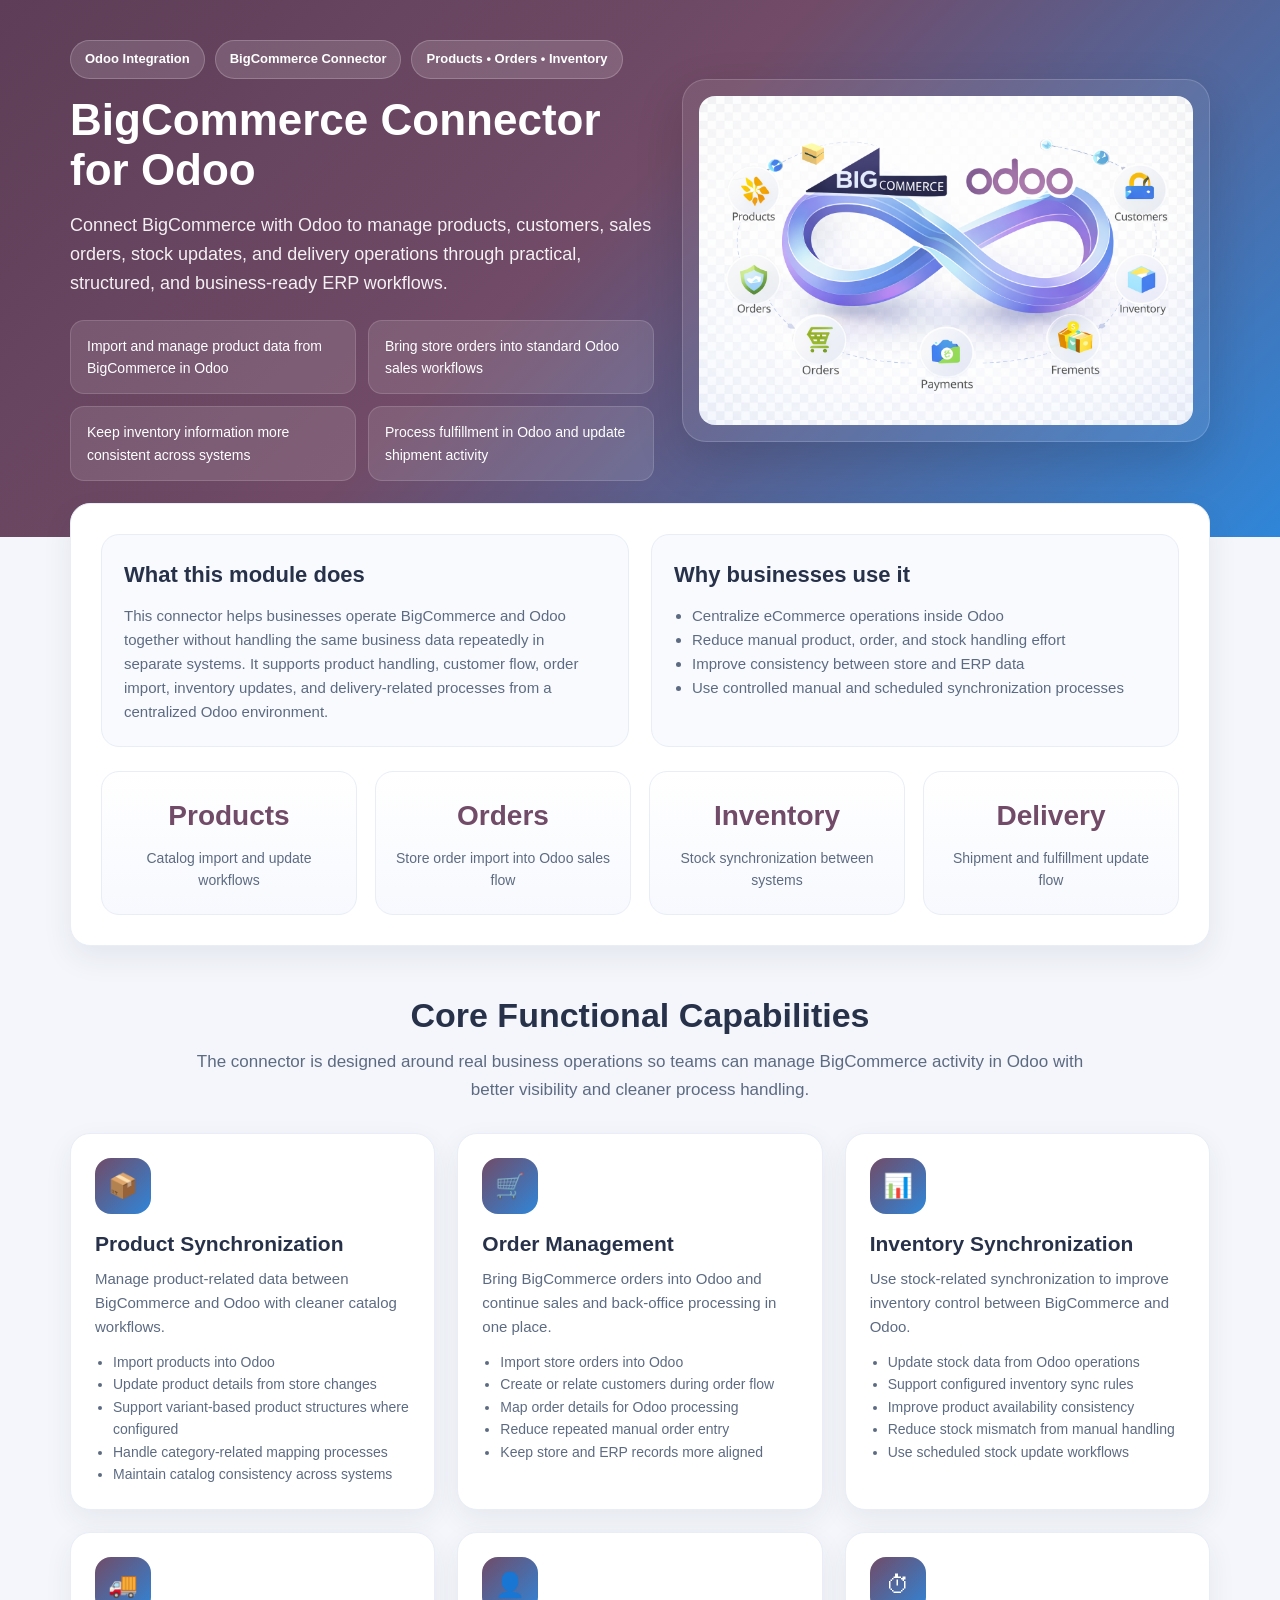
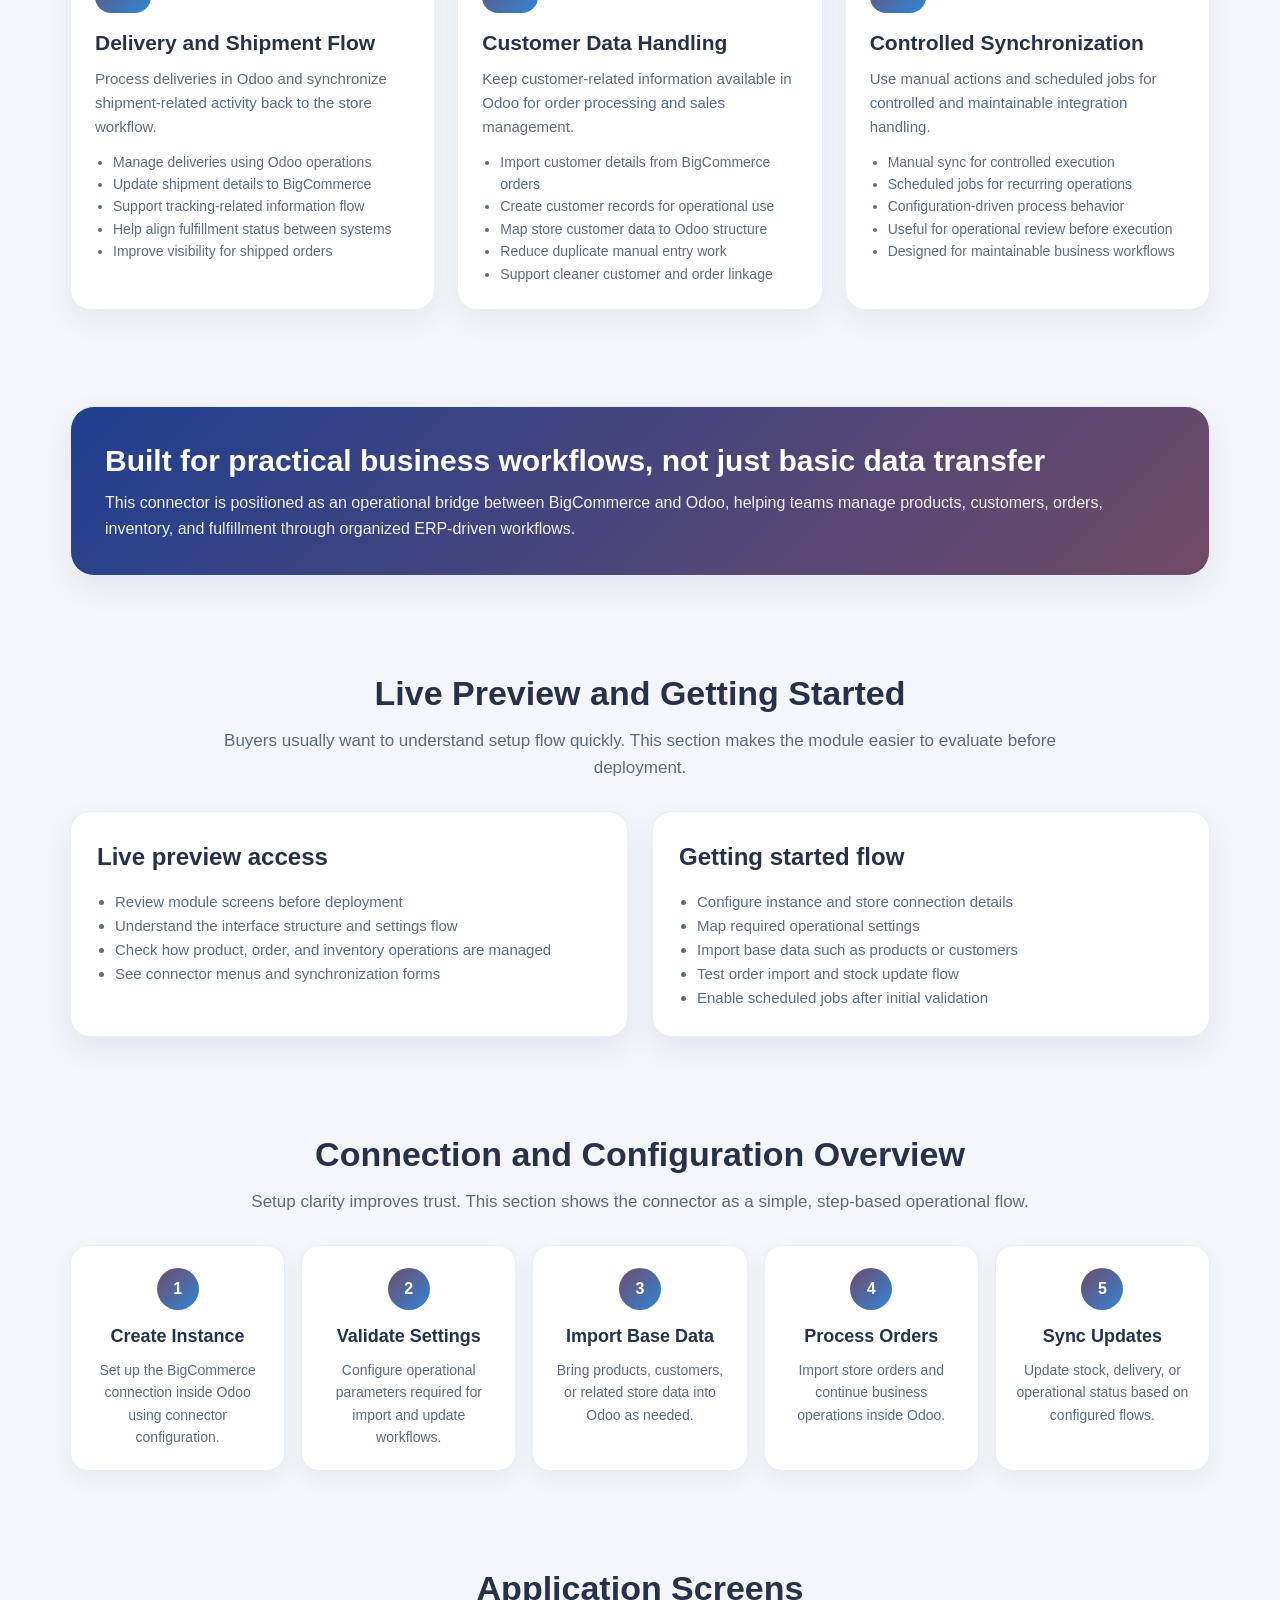
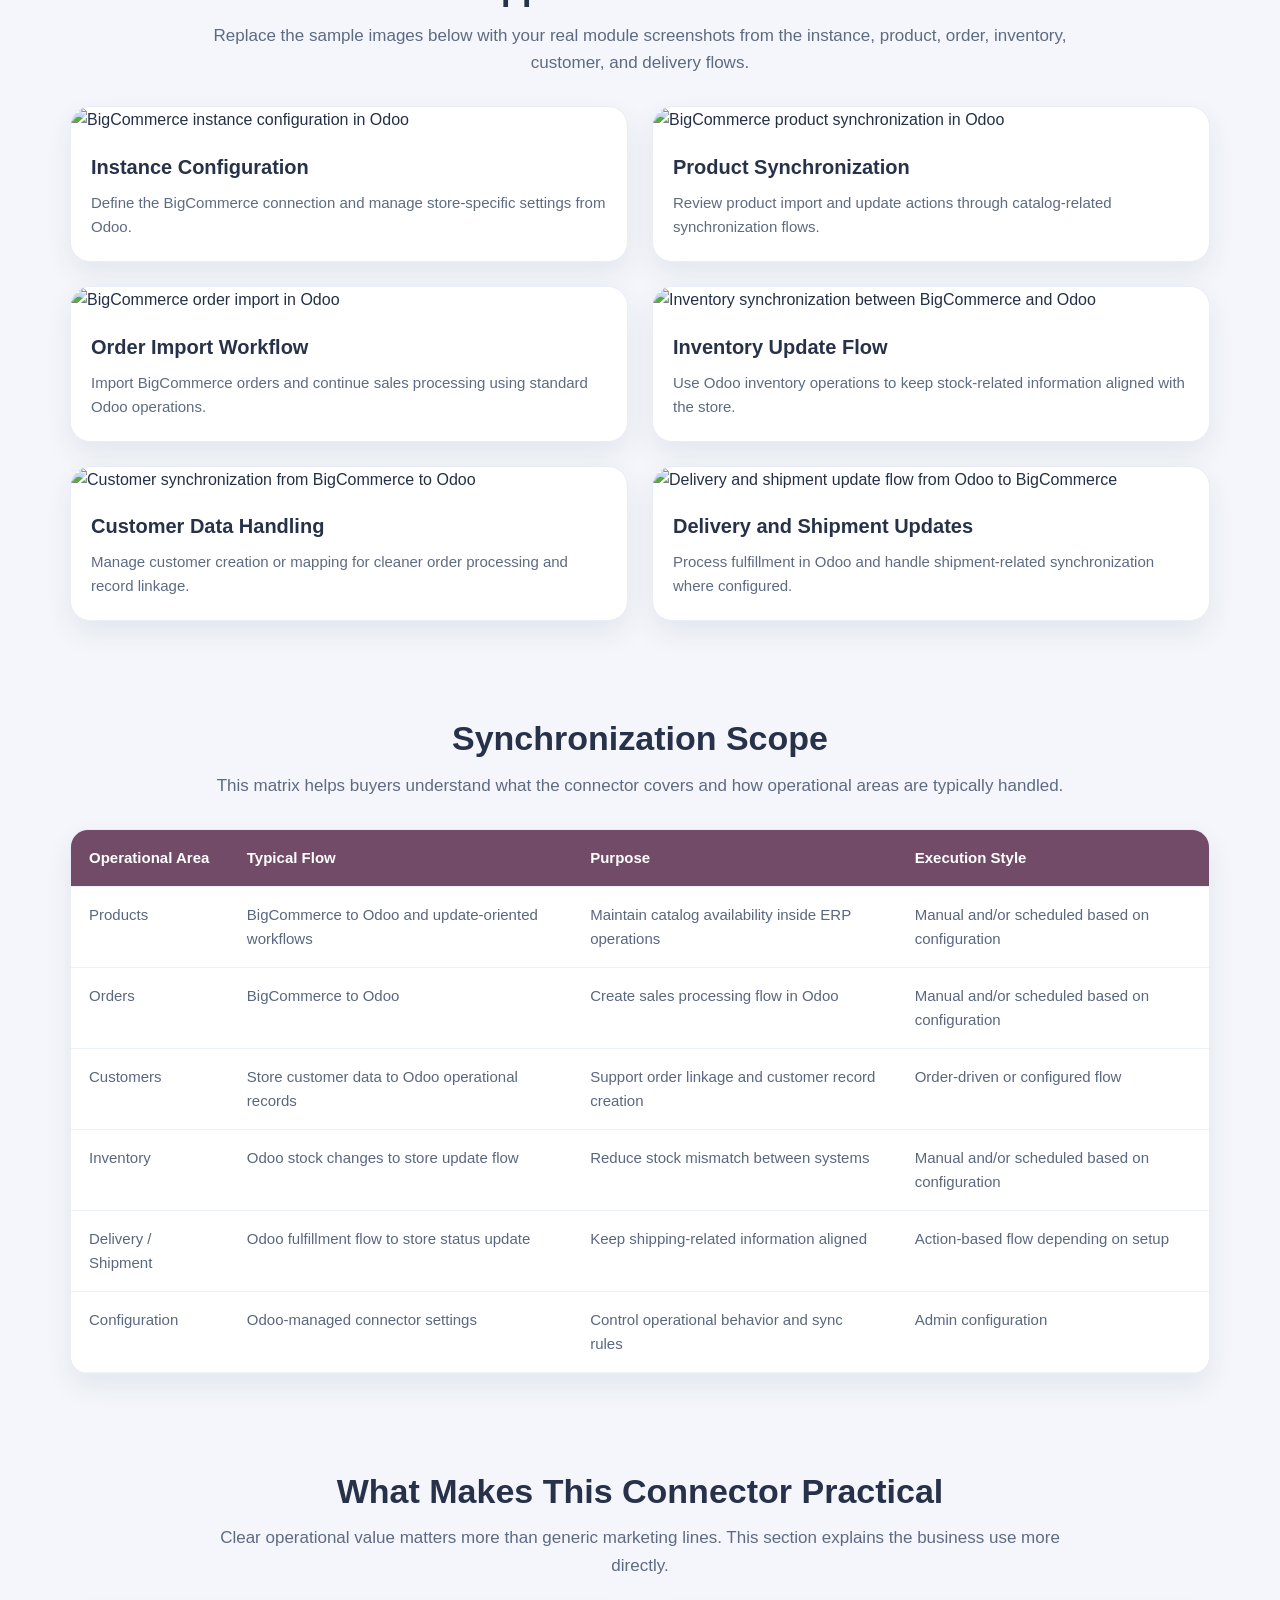
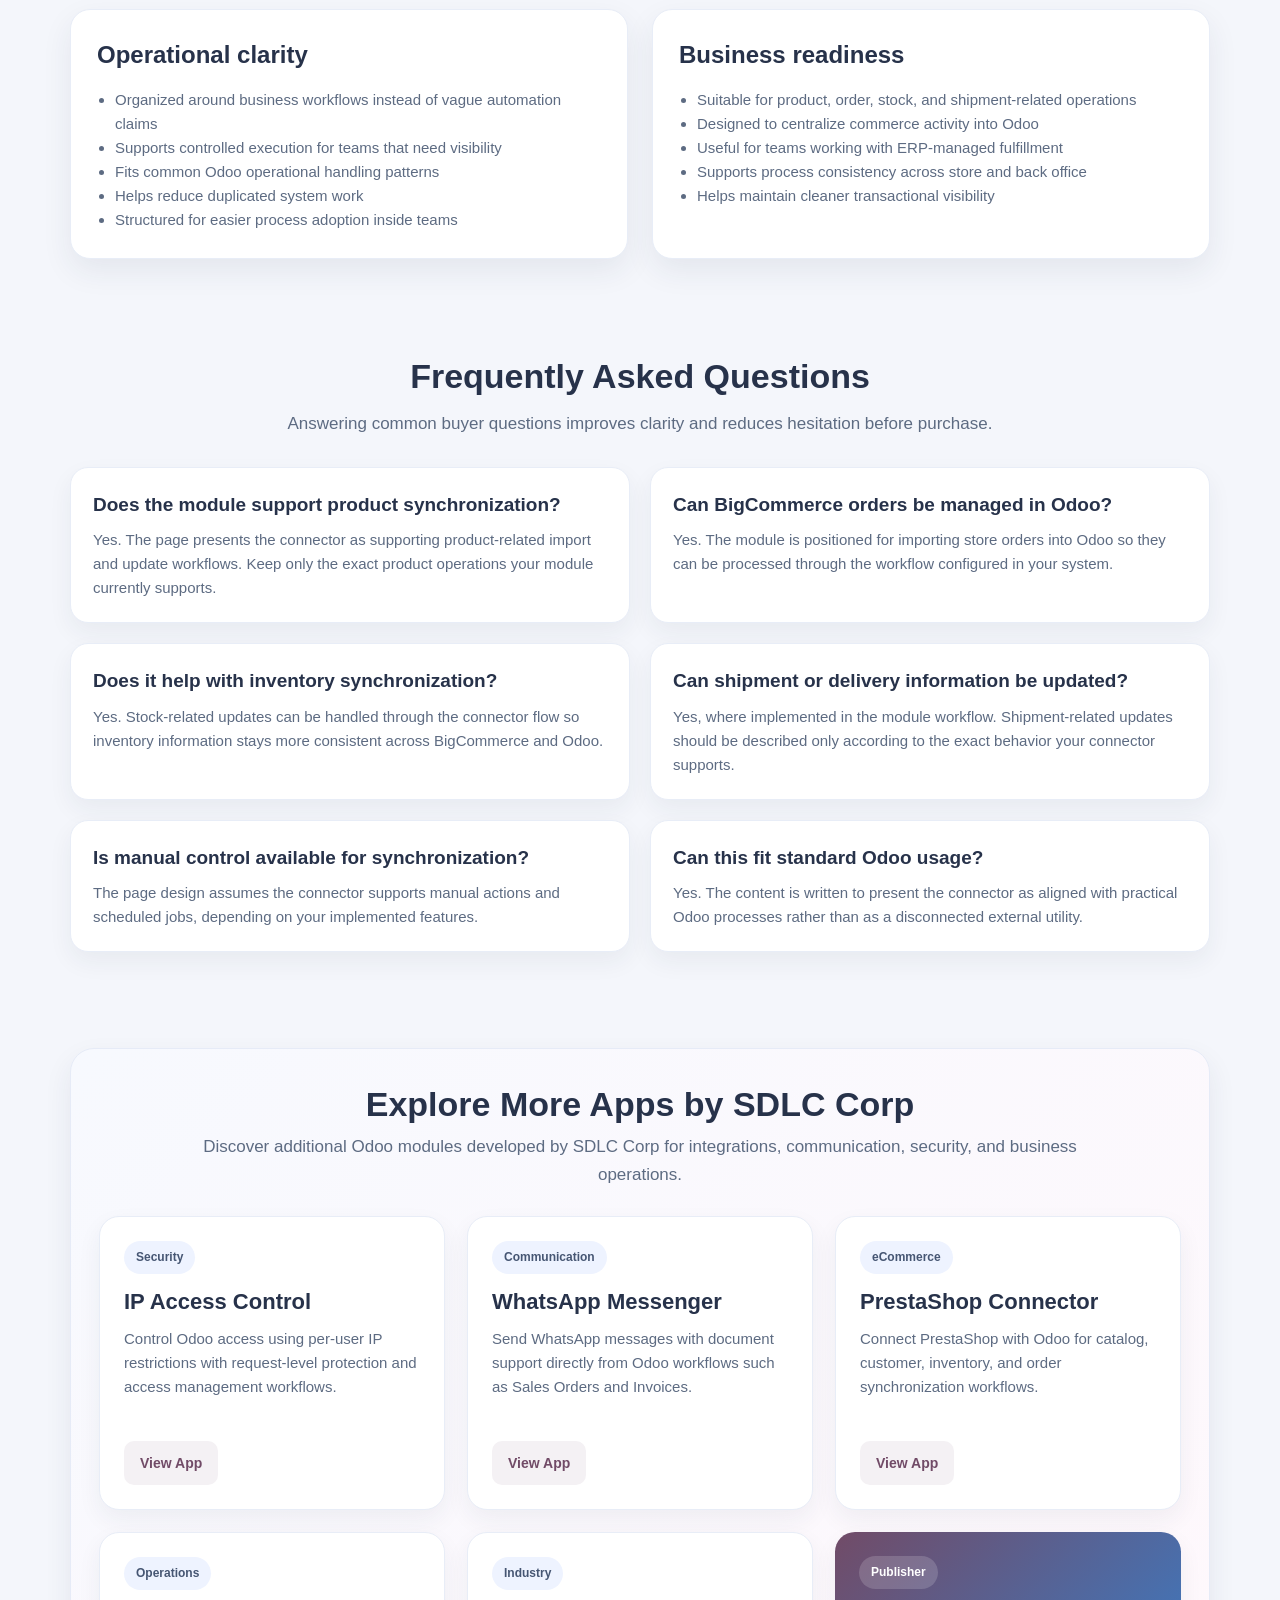
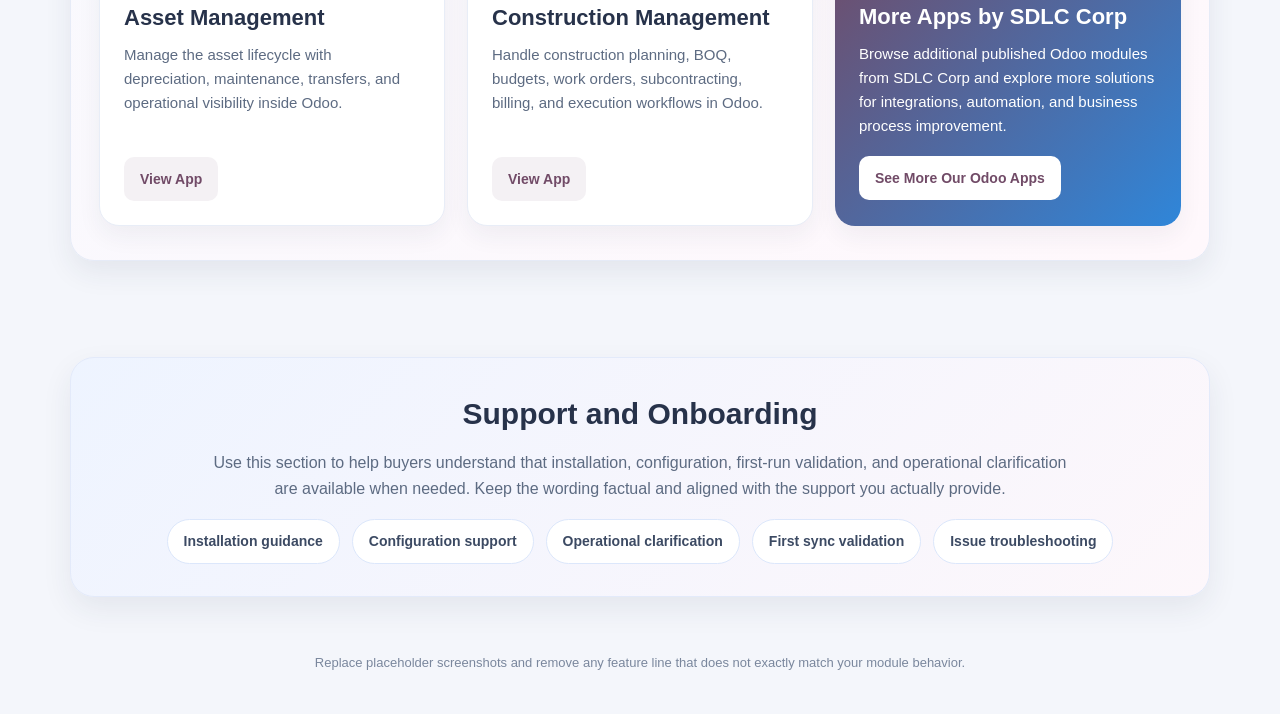
==== bigcommerce_connector/static/description/index.html @ 359b97f5 "updates" ====
<!DOCTYPE html>
<html lang="en">
<head>
    <meta charset="UTF-8"/>
    <meta name="viewport" content="width=device-width, initial-scale=1.0"/>
    <title>BigCommerce Connector for Odoo</title>
    <meta name="description" content="BigCommerce Connector for Odoo helps synchronize products, customers, orders, inventory, and delivery operations between BigCommerce and Odoo through practical ERP workflows."/>

    <style>
        * {
            box-sizing: border-box;
        }

        html {
            scroll-behavior: smooth;
        }

        body {
            margin: 0;
            padding: 0;
            font-family: Arial, Helvetica, sans-serif;
            background: #f4f6fb;
            color: #243047;
            line-height: 1.6;
        }

        img {
            max-width: 100%;
            height: auto;
            display: block;
        }

        a {
            text-decoration: none;
        }

        .container {
            width: 100%;
            max-width: 1180px;
            margin: 0 auto;
            padding: 0 20px;
        }

        .section {
            padding: 48px 0;
        }

        .section-title {
            margin: 0 0 12px;
            font-size: 34px;
            line-height: 1.25;
            font-weight: 700;
            text-align: center;
            color: #27324a;
        }

        .section-subtitle {
            max-width: 900px;
            margin: 0 auto 30px;
            text-align: center;
            color: #5d6b82;
            font-size: 17px;
        }

        .card {
            background: #ffffff;
            border-radius: 20px;
            box-shadow: 0 12px 30px rgba(39, 50, 74, 0.08);
            border: 1px solid #e8edf7;
        }

        .badge-row {
            display: flex;
            flex-wrap: wrap;
            gap: 10px;
        }

        .badge {
            display: inline-block;
            padding: 8px 14px;
            border-radius: 999px;
            font-size: 13px;
            font-weight: 700;
        }

        .hero-wrap {
            background: linear-gradient(135deg, #5d3d57 0%, #714b67 45%, #2f86d9 100%);
            color: #ffffff;
            padding: 40px 0 56px;
        }

        .hero {
            display: grid;
            grid-template-columns: 1.05fr 0.95fr;
            gap: 28px;
            align-items: center;
        }

        .hero .badge {
            background: rgba(255, 255, 255, 0.14);
            border: 1px solid rgba(255, 255, 255, 0.20);
            color: #ffffff;
        }

        .hero h1 {
            margin: 16px 0 16px;
            font-size: 44px;
            line-height: 1.14;
            font-weight: 800;
        }

        .hero p {
            margin: 0 0 22px;
            font-size: 18px;
            color: rgba(255, 255, 255, 0.92);
        }

        .hero-points {
            display: grid;
            grid-template-columns: repeat(2, minmax(0, 1fr));
            gap: 12px;
            margin-top: 20px;
        }

        .hero-point {
            padding: 14px 16px;
            border-radius: 14px;
            background: rgba(255, 255, 255, 0.11);
            border: 1px solid rgba(255, 255, 255, 0.14);
            color: #ffffff;
            font-size: 14px;
        }

        .hero-visual {
            padding: 16px;
            border-radius: 24px;
            background: rgba(255,255,255,0.08);
            border: 1px solid rgba(255,255,255,0.16);
            box-shadow: 0 18px 50px rgba(0,0,0,0.14);
        }

        .hero-visual img {
            border-radius: 16px;
            background: #ffffff;
        }

        .intro-panel {
            margin-top: -34px;
            position: relative;
            z-index: 2;
        }

        .intro-card {
            padding: 30px;
        }

        .intro-grid {
            display: grid;
            grid-template-columns: 1fr 1fr;
            gap: 22px;
        }

        .intro-box {
            padding: 22px;
            border-radius: 18px;
            background: #f8fafe;
            border: 1px solid #e8edf7;
        }

        .intro-box h3 {
            margin: 0 0 12px;
            font-size: 22px;
            color: #27324a;
        }

        .intro-box p,
        .intro-box li {
            margin: 0;
            color: #5d6b82;
            font-size: 15px;
        }

        .intro-box ul {
            padding-left: 18px;
            margin: 0;
        }

        .stats {
            display: grid;
            grid-template-columns: repeat(4, minmax(0, 1fr));
            gap: 18px;
            margin-top: 24px;
        }

        .stat-card {
            text-align: center;
            padding: 22px 16px;
            border-radius: 18px;
            background: linear-gradient(180deg, #ffffff 0%, #f7f9fe 100%);
            border: 1px solid #e8edf7;
        }

        .stat-card h4 {
            margin: 0 0 8px;
            font-size: 28px;
            color: #714b67;
        }

        .stat-card p {
            margin: 0;
            font-size: 14px;
            color: #5d6b82;
        }

        .feature-grid {
            display: grid;
            grid-template-columns: repeat(3, minmax(0, 1fr));
            gap: 22px;
        }

        .feature-card {
            padding: 24px;
            border-radius: 20px;
            background: #ffffff;
            border: 1px solid #e8edf7;
            box-shadow: 0 10px 28px rgba(39, 50, 74, 0.07);
        }

        .feature-icon {
            width: 56px;
            height: 56px;
            display: inline-flex;
            align-items: center;
            justify-content: center;
            border-radius: 16px;
            font-size: 24px;
            color: #ffffff;
            background: linear-gradient(135deg, #714b67 0%, #2f86d9 100%);
            margin-bottom: 16px;
        }

        .feature-card h3 {
            margin: 0 0 10px;
            font-size: 21px;
            line-height: 1.3;
            color: #27324a;
        }

        .feature-card p {
            margin: 0 0 12px;
            color: #5d6b82;
            font-size: 15px;
        }

        .feature-card ul {
            margin: 0;
            padding-left: 18px;
            color: #5d6b82;
            font-size: 14px;
        }

        .highlight-banner {
            padding: 34px;
            border-radius: 24px;
            background: linear-gradient(135deg, #203f90 0%, #714b67 100%);
            color: #ffffff;
        }

        .highlight-banner h2 {
            margin: 0 0 10px;
            font-size: 30px;
            line-height: 1.3;
        }

        .highlight-banner p {
            margin: 0;
            color: rgba(255,255,255,0.92);
            font-size: 16px;
        }

        .two-col {
            display: grid;
            grid-template-columns: 1fr 1fr;
            gap: 24px;
        }

        .content-card {
            padding: 26px;
        }

        .content-card h3 {
            margin: 0 0 14px;
            font-size: 24px;
            color: #27324a;
        }

        .content-card p,
        .content-card li {
            color: #5d6b82;
            font-size: 15px;
        }

        .content-card ul {
            margin: 0;
            padding-left: 18px;
        }

        .steps {
            display: grid;
            grid-template-columns: repeat(5, minmax(0, 1fr));
            gap: 16px;
        }

        .step {
            padding: 22px 16px;
            border-radius: 18px;
            text-align: center;
            background: #ffffff;
            border: 1px solid #e8edf7;
            box-shadow: 0 8px 22px rgba(39, 50, 74, 0.06);
        }

        .step-number {
            width: 42px;
            height: 42px;
            margin: 0 auto 12px;
            border-radius: 999px;
            display: flex;
            align-items: center;
            justify-content: center;
            color: #ffffff;
            font-weight: 700;
            background: linear-gradient(135deg, #714b67 0%, #2f86d9 100%);
        }

        .step h4 {
            margin: 0 0 8px;
            font-size: 18px;
            color: #27324a;
        }

        .step p {
            margin: 0;
            font-size: 14px;
            color: #5d6b82;
        }

        .screenshot-grid {
            display: grid;
            grid-template-columns: 1fr 1fr;
            gap: 24px;
        }

        .screenshot-card {
            overflow: hidden;
            border-radius: 20px;
            background: #ffffff;
            border: 1px solid #e8edf7;
            box-shadow: 0 12px 28px rgba(39, 50, 74, 0.08);
        }

        .screenshot-card img {
            width: 100%;
        }

        .screenshot-content {
            padding: 18px 20px 22px;
        }

        .screenshot-content h4 {
            margin: 0 0 8px;
            font-size: 20px;
            color: #27324a;
        }

        .screenshot-content p {
            margin: 0;
            font-size: 15px;
            color: #5d6b82;
        }

        .table-wrap {
            overflow-x: auto;
            background: #ffffff;
            border-radius: 18px;
            border: 1px solid #e8edf7;
            box-shadow: 0 12px 28px rgba(39, 50, 74, 0.08);
        }

        table {
            width: 100%;
            border-collapse: collapse;
            min-width: 760px;
        }

        th,
        td {
            padding: 16px 18px;
            text-align: left;
            vertical-align: top;
            border-bottom: 1px solid #edf1f8;
            font-size: 15px;
        }

        th {
            background: #714b67;
            color: #ffffff;
        }

        td {
            color: #5a6780;
            background: #ffffff;
        }

        .faq-grid {
            display: grid;
            grid-template-columns: 1fr 1fr;
            gap: 20px;
        }

        .faq-item {
            padding: 22px;
            border-radius: 18px;
            background: #ffffff;
            border: 1px solid #e8edf7;
            box-shadow: 0 10px 24px rgba(39, 50, 74, 0.06);
        }

        .faq-item h4 {
            margin: 0 0 8px;
            font-size: 19px;
            color: #27324a;
        }

        .faq-item p {
            margin: 0;
            color: #5d6b82;
            font-size: 15px;
        }

        .other-apps-box {
            padding: 34px 28px;
            border-radius: 24px;
            background: linear-gradient(135deg, #f7f9fe 0%, #fff8fc 100%);
            border: 1px solid #e6ebf7;
            box-shadow: 0 12px 28px rgba(39, 50, 74, 0.08);
        }

        .other-apps-head {
            text-align: center;
            margin-bottom: 28px;
        }

        .other-apps-grid {
            display: grid;
            grid-template-columns: repeat(3, minmax(0, 1fr));
            gap: 22px;
        }

        .other-app-card {
            background: #ffffff;
            border: 1px solid #e8edf7;
            border-radius: 20px;
            padding: 24px;
            box-shadow: 0 10px 24px rgba(39, 50, 74, 0.06);
        }

        .other-app-card-main {
            background: linear-gradient(135deg, #714b67 0%, #2f86d9 100%);
            border: none;
        }

        .other-app-tag {
            display: inline-block;
            margin-bottom: 14px;
            padding: 7px 12px;
            border-radius: 999px;
            background: #eef3ff;
            color: #465673;
            font-size: 12px;
            font-weight: 700;
        }

        .other-app-card-main .other-app-tag {
            background: rgba(255,255,255,0.16);
            color: #ffffff;
        }

        .other-app-card h3 {
            margin: 0 0 10px;
            font-size: 22px;
            line-height: 1.3;
            color: #27324a;
        }

        .other-app-card p {
            margin: 0 0 18px;
            min-height: 96px;
            font-size: 15px;
            color: #5d6b82;
        }

        .other-app-card a {
            display: inline-block;
            padding: 11px 16px;
            border-radius: 10px;
            background: #f4f1f4;
            color: #714b67;
            font-size: 14px;
            font-weight: 700;
        }

        .other-app-card-main h3,
        .other-app-card-main p {
            color: #ffffff;
        }

        .other-app-card-main a {
            background: #ffffff;
            color: #714b67;
        }

        .support-box {
            padding: 32px;
            text-align: center;
            border-radius: 24px;
            background: linear-gradient(135deg, #eef4ff 0%, #fdf7fb 100%);
            border: 1px solid #e3eafa;
        }

        .support-box h2 {
            margin: 0 0 12px;
            font-size: 30px;
            color: #27324a;
        }

        .support-box p {
            max-width: 860px;
            margin: 0 auto 18px;
            color: #5d6b82;
            font-size: 16px;
        }

        .support-tags {
            display: flex;
            justify-content: center;
            flex-wrap: wrap;
            gap: 12px;
            margin-top: 16px;
        }

        .support-tag {
            display: inline-block;
            padding: 10px 16px;
            border-radius: 999px;
            background: #ffffff;
            border: 1px solid #dce7fb;
            color: #3c4a63;
            font-size: 14px;
            font-weight: 700;
        }

        .footer-note {
            padding: 8px 0 40px;
            text-align: center;
            color: #7a879d;
            font-size: 13px;
        }

        @media (max-width: 1100px) {
            .steps {
                grid-template-columns: repeat(3, minmax(0, 1fr));
            }
        }

        @media (max-width: 991px) {
            .hero,
            .intro-grid,
            .two-col,
            .screenshot-grid,
            .faq-grid {
                grid-template-columns: 1fr;
            }

            .feature-grid,
            .other-apps-grid {
                grid-template-columns: repeat(2, minmax(0, 1fr));
            }

            .stats {
                grid-template-columns: repeat(2, minmax(0, 1fr));
            }

            .hero h1 {
                font-size: 36px;
            }

            .section-title {
                font-size: 30px;
            }
        }

        @media (max-width: 767px) {
            .section {
                padding: 34px 0;
            }

            .hero-wrap {
                padding: 28px 0 44px;
            }

            .intro-panel {
                margin-top: -24px;
            }

            .intro-card,
            .content-card,
            .other-apps-box,
            .support-box {
                padding: 22px 18px;
            }

            .feature-grid,
            .stats,
            .steps,
            .other-apps-grid,
            .faq-grid {
                grid-template-columns: 1fr;
            }

            .hero-points {
                grid-template-columns: 1fr;
            }

            .hero h1 {
                font-size: 30px;
            }

            .hero p {
                font-size: 16px;
            }

            .section-title {
                font-size: 26px;
            }

            .section-subtitle {
                font-size: 15px;
            }

            .highlight-banner {
                padding: 24px 18px;
            }

            .highlight-banner h2 {
                font-size: 24px;
            }

            .support-box h2 {
                font-size: 24px;
            }

            .other-app-card p {
                min-height: auto;
            }
        }
    </style>
</head>
<body>

    <!-- HERO -->
    <div class="hero-wrap">
        <div class="container">
            <div class="hero">
                <div>
                    <div class="badge-row">
                        <span class="badge">Odoo Integration</span>
                        <span class="badge">BigCommerce Connector</span>
                        <span class="badge">Products • Orders • Inventory</span>
                    </div>

                    <h1>BigCommerce Connector for Odoo</h1>

                    <p>
                        Connect BigCommerce with Odoo to manage products, customers, sales orders,
                        stock updates, and delivery operations through practical, structured,
                        and business-ready ERP workflows.
                    </p>

                    <div class="hero-points">
                        <div class="hero-point">Import and manage product data from BigCommerce in Odoo</div>
                        <div class="hero-point">Bring store orders into standard Odoo sales workflows</div>
                        <div class="hero-point">Keep inventory information more consistent across systems</div>
                        <div class="hero-point">Process fulfillment in Odoo and update shipment activity</div>
                    </div>
                </div>

                <div class="hero-visual">
                    <img src="banner.png" alt="BigCommerce Connector for Odoo banner">
                </div>
            </div>
        </div>
    </div>

    <!-- OVERVIEW -->
    <div class="container intro-panel">
        <div class="card intro-card">
            <div class="intro-grid">
                <div class="intro-box">
                    <h3>What this module does</h3>
                    <p>
                        This connector helps businesses operate BigCommerce and Odoo together without
                        handling the same business data repeatedly in separate systems. It supports
                        product handling, customer flow, order import, inventory updates, and
                        delivery-related processes from a centralized Odoo environment.
                    </p>
                </div>

                <div class="intro-box">
                    <h3>Why businesses use it</h3>
                    <ul>
                        <li>Centralize eCommerce operations inside Odoo</li>
                        <li>Reduce manual product, order, and stock handling effort</li>
                        <li>Improve consistency between store and ERP data</li>
                        <li>Use controlled manual and scheduled synchronization processes</li>
                    </ul>
                </div>
            </div>

            <div class="stats">
                <div class="stat-card">
                    <h4>Products</h4>
                    <p>Catalog import and update workflows</p>
                </div>
                <div class="stat-card">
                    <h4>Orders</h4>
                    <p>Store order import into Odoo sales flow</p>
                </div>
                <div class="stat-card">
                    <h4>Inventory</h4>
                    <p>Stock synchronization between systems</p>
                </div>
                <div class="stat-card">
                    <h4>Delivery</h4>
                    <p>Shipment and fulfillment update flow</p>
                </div>
            </div>
        </div>
    </div>

    <!-- FEATURES -->
    <div class="section">
        <div class="container">
            <h2 class="section-title">Core Functional Capabilities</h2>
            <p class="section-subtitle">
                The connector is designed around real business operations so teams can manage
                BigCommerce activity in Odoo with better visibility and cleaner process handling.
            </p>

            <div class="feature-grid">
                <div class="feature-card">
                    <div class="feature-icon">📦</div>
                    <h3>Product Synchronization</h3>
                    <p>Manage product-related data between BigCommerce and Odoo with cleaner catalog workflows.</p>
                    <ul>
                        <li>Import products into Odoo</li>
                        <li>Update product details from store changes</li>
                        <li>Support variant-based product structures where configured</li>
                        <li>Handle category-related mapping processes</li>
                        <li>Maintain catalog consistency across systems</li>
                    </ul>
                </div>

                <div class="feature-card">
                    <div class="feature-icon">🛒</div>
                    <h3>Order Management</h3>
                    <p>Bring BigCommerce orders into Odoo and continue sales and back-office processing in one place.</p>
                    <ul>
                        <li>Import store orders into Odoo</li>
                        <li>Create or relate customers during order flow</li>
                        <li>Map order details for Odoo processing</li>
                        <li>Reduce repeated manual order entry</li>
                        <li>Keep store and ERP records more aligned</li>
                    </ul>
                </div>

                <div class="feature-card">
                    <div class="feature-icon">📊</div>
                    <h3>Inventory Synchronization</h3>
                    <p>Use stock-related synchronization to improve inventory control between BigCommerce and Odoo.</p>
                    <ul>
                        <li>Update stock data from Odoo operations</li>
                        <li>Support configured inventory sync rules</li>
                        <li>Improve product availability consistency</li>
                        <li>Reduce stock mismatch from manual handling</li>
                        <li>Use scheduled stock update workflows</li>
                    </ul>
                </div>

                <div class="feature-card">
                    <div class="feature-icon">🚚</div>
                    <h3>Delivery and Shipment Flow</h3>
                    <p>Process deliveries in Odoo and synchronize shipment-related activity back to the store workflow.</p>
                    <ul>
                        <li>Manage deliveries using Odoo operations</li>
                        <li>Update shipment details to BigCommerce</li>
                        <li>Support tracking-related information flow</li>
                        <li>Help align fulfillment status between systems</li>
                        <li>Improve visibility for shipped orders</li>
                    </ul>
                </div>

                <div class="feature-card">
                    <div class="feature-icon">👤</div>
                    <h3>Customer Data Handling</h3>
                    <p>Keep customer-related information available in Odoo for order processing and sales management.</p>
                    <ul>
                        <li>Import customer details from BigCommerce orders</li>
                        <li>Create customer records for operational use</li>
                        <li>Map store customer data to Odoo structure</li>
                        <li>Reduce duplicate manual entry work</li>
                        <li>Support cleaner customer and order linkage</li>
                    </ul>
                </div>

                <div class="feature-card">
                    <div class="feature-icon">⏱</div>
                    <h3>Controlled Synchronization</h3>
                    <p>Use manual actions and scheduled jobs for controlled and maintainable integration handling.</p>
                    <ul>
                        <li>Manual sync for controlled execution</li>
                        <li>Scheduled jobs for recurring operations</li>
                        <li>Configuration-driven process behavior</li>
                        <li>Useful for operational review before execution</li>
                        <li>Designed for maintainable business workflows</li>
                    </ul>
                </div>
            </div>
        </div>
    </div>

    <!-- HIGHLIGHT -->
    <div class="section">
        <div class="container">
            <div class="highlight-banner card">
                <h2>Built for practical business workflows, not just basic data transfer</h2>
                <p>
                    This connector is positioned as an operational bridge between BigCommerce and Odoo,
                    helping teams manage products, customers, orders, inventory, and fulfillment
                    through organized ERP-driven workflows.
                </p>
            </div>
        </div>
    </div>

    <!-- LIVE PREVIEW / GET STARTED -->
    <div class="section">
        <div class="container">
            <h2 class="section-title">Live Preview and Getting Started</h2>
            <p class="section-subtitle">
                Buyers usually want to understand setup flow quickly. This section makes the module easier to evaluate before deployment.
            </p>

            <div class="two-col">
                <div class="card content-card">
                    <h3>Live preview access</h3>
                    <ul>
                        <li>Review module screens before deployment</li>
                        <li>Understand the interface structure and settings flow</li>
                        <li>Check how product, order, and inventory operations are managed</li>
                        <li>See connector menus and synchronization forms</li>
                    </ul>
                </div>

                <div class="card content-card">
                    <h3>Getting started flow</h3>
                    <ul>
                        <li>Configure instance and store connection details</li>
                        <li>Map required operational settings</li>
                        <li>Import base data such as products or customers</li>
                        <li>Test order import and stock update flow</li>
                        <li>Enable scheduled jobs after initial validation</li>
                    </ul>
                </div>
            </div>
        </div>
    </div>

    <!-- CONFIGURATION FLOW -->
    <div class="section">
        <div class="container">
            <h2 class="section-title">Connection and Configuration Overview</h2>
            <p class="section-subtitle">
                Setup clarity improves trust. This section shows the connector as a simple, step-based operational flow.
            </p>

            <div class="steps">
                <div class="step">
                    <div class="step-number">1</div>
                    <h4>Create Instance</h4>
                    <p>Set up the BigCommerce connection inside Odoo using connector configuration.</p>
                </div>
                <div class="step">
                    <div class="step-number">2</div>
                    <h4>Validate Settings</h4>
                    <p>Configure operational parameters required for import and update workflows.</p>
                </div>
                <div class="step">
                    <div class="step-number">3</div>
                    <h4>Import Base Data</h4>
                    <p>Bring products, customers, or related store data into Odoo as needed.</p>
                </div>
                <div class="step">
                    <div class="step-number">4</div>
                    <h4>Process Orders</h4>
                    <p>Import store orders and continue business operations inside Odoo.</p>
                </div>
                <div class="step">
                    <div class="step-number">5</div>
                    <h4>Sync Updates</h4>
                    <p>Update stock, delivery, or operational status based on configured flows.</p>
                </div>
            </div>
        </div>
    </div>

    <!-- SCREENSHOTS -->
    <div class="section">
        <div class="container">
            <h2 class="section-title">Application Screens</h2>
            <p class="section-subtitle">
                Replace the sample images below with your real module screenshots from the instance, product, order, inventory, customer, and delivery flows.
            </p>

            <div class="screenshot-grid">
                <div class="screenshot-card">
                    <img src="screen_instance.png" alt="BigCommerce instance configuration in Odoo">
                    <div class="screenshot-content">
                        <h4>Instance Configuration</h4>
                        <p>Define the BigCommerce connection and manage store-specific settings from Odoo.</p>
                    </div>
                </div>

                <div class="screenshot-card">
                    <img src="screen_product_sync.png" alt="BigCommerce product synchronization in Odoo">
                    <div class="screenshot-content">
                        <h4>Product Synchronization</h4>
                        <p>Review product import and update actions through catalog-related synchronization flows.</p>
                    </div>
                </div>

                <div class="screenshot-card">
                    <img src="screen_order_import.png" alt="BigCommerce order import in Odoo">
                    <div class="screenshot-content">
                        <h4>Order Import Workflow</h4>
                        <p>Import BigCommerce orders and continue sales processing using standard Odoo operations.</p>
                    </div>
                </div>

                <div class="screenshot-card">
                    <img src="screen_inventory.png" alt="Inventory synchronization between BigCommerce and Odoo">
                    <div class="screenshot-content">
                        <h4>Inventory Update Flow</h4>
                        <p>Use Odoo inventory operations to keep stock-related information aligned with the store.</p>
                    </div>
                </div>

                <div class="screenshot-card">
                    <img src="screen_customer.png" alt="Customer synchronization from BigCommerce to Odoo">
                    <div class="screenshot-content">
                        <h4>Customer Data Handling</h4>
                        <p>Manage customer creation or mapping for cleaner order processing and record linkage.</p>
                    </div>
                </div>

                <div class="screenshot-card">
                    <img src="screen_delivery.png" alt="Delivery and shipment update flow from Odoo to BigCommerce">
                    <div class="screenshot-content">
                        <h4>Delivery and Shipment Updates</h4>
                        <p>Process fulfillment in Odoo and handle shipment-related synchronization where configured.</p>
                    </div>
                </div>
            </div>
        </div>
    </div>

    <!-- SYNC SCOPE -->
    <div class="section">
        <div class="container">
            <h2 class="section-title">Synchronization Scope</h2>
            <p class="section-subtitle">
                This matrix helps buyers understand what the connector covers and how operational areas are typically handled.
            </p>

            <div class="table-wrap">
                <table>
                    <thead>
                        <tr>
                            <th>Operational Area</th>
                            <th>Typical Flow</th>
                            <th>Purpose</th>
                            <th>Execution Style</th>
                        </tr>
                    </thead>
                    <tbody>
                        <tr>
                            <td>Products</td>
                            <td>BigCommerce to Odoo and update-oriented workflows</td>
                            <td>Maintain catalog availability inside ERP operations</td>
                            <td>Manual and/or scheduled based on configuration</td>
                        </tr>
                        <tr>
                            <td>Orders</td>
                            <td>BigCommerce to Odoo</td>
                            <td>Create sales processing flow in Odoo</td>
                            <td>Manual and/or scheduled based on configuration</td>
                        </tr>
                        <tr>
                            <td>Customers</td>
                            <td>Store customer data to Odoo operational records</td>
                            <td>Support order linkage and customer record creation</td>
                            <td>Order-driven or configured flow</td>
                        </tr>
                        <tr>
                            <td>Inventory</td>
                            <td>Odoo stock changes to store update flow</td>
                            <td>Reduce stock mismatch between systems</td>
                            <td>Manual and/or scheduled based on configuration</td>
                        </tr>
                        <tr>
                            <td>Delivery / Shipment</td>
                            <td>Odoo fulfillment flow to store status update</td>
                            <td>Keep shipping-related information aligned</td>
                            <td>Action-based flow depending on setup</td>
                        </tr>
                        <tr>
                            <td>Configuration</td>
                            <td>Odoo-managed connector settings</td>
                            <td>Control operational behavior and sync rules</td>
                            <td>Admin configuration</td>
                        </tr>
                    </tbody>
                </table>
            </div>
        </div>
    </div>

    <!-- WHY PRACTICAL -->
    <div class="section">
        <div class="container">
            <h2 class="section-title">What Makes This Connector Practical</h2>
            <p class="section-subtitle">
                Clear operational value matters more than generic marketing lines. This section explains the business use more directly.
            </p>

            <div class="two-col">
                <div class="card content-card">
                    <h3>Operational clarity</h3>
                    <ul>
                        <li>Organized around business workflows instead of vague automation claims</li>
                        <li>Supports controlled execution for teams that need visibility</li>
                        <li>Fits common Odoo operational handling patterns</li>
                        <li>Helps reduce duplicated system work</li>
                        <li>Structured for easier process adoption inside teams</li>
                    </ul>
                </div>

                <div class="card content-card">
                    <h3>Business readiness</h3>
                    <ul>
                        <li>Suitable for product, order, stock, and shipment-related operations</li>
                        <li>Designed to centralize commerce activity into Odoo</li>
                        <li>Useful for teams working with ERP-managed fulfillment</li>
                        <li>Supports process consistency across store and back office</li>
                        <li>Helps maintain cleaner transactional visibility</li>
                    </ul>
                </div>
            </div>
        </div>
    </div>

    <!-- FAQ -->
    <div class="section">
        <div class="container">
            <h2 class="section-title">Frequently Asked Questions</h2>
            <p class="section-subtitle">
                Answering common buyer questions improves clarity and reduces hesitation before purchase.
            </p>

            <div class="faq-grid">
                <div class="faq-item">
                    <h4>Does the module support product synchronization?</h4>
                    <p>
                        Yes. The page presents the connector as supporting product-related import and update workflows.
                        Keep only the exact product operations your module currently supports.
                    </p>
                </div>

                <div class="faq-item">
                    <h4>Can BigCommerce orders be managed in Odoo?</h4>
                    <p>
                        Yes. The module is positioned for importing store orders into Odoo so they can be processed
                        through the workflow configured in your system.
                    </p>
                </div>

                <div class="faq-item">
                    <h4>Does it help with inventory synchronization?</h4>
                    <p>
                        Yes. Stock-related updates can be handled through the connector flow so inventory information
                        stays more consistent across BigCommerce and Odoo.
                    </p>
                </div>

                <div class="faq-item">
                    <h4>Can shipment or delivery information be updated?</h4>
                    <p>
                        Yes, where implemented in the module workflow. Shipment-related updates should be described
                        only according to the exact behavior your connector supports.
                    </p>
                </div>

                <div class="faq-item">
                    <h4>Is manual control available for synchronization?</h4>
                    <p>
                        The page design assumes the connector supports manual actions and scheduled jobs,
                        depending on your implemented features.
                    </p>
                </div>

                <div class="faq-item">
                    <h4>Can this fit standard Odoo usage?</h4>
                    <p>
                        Yes. The content is written to present the connector as aligned with practical Odoo processes
                        rather than as a disconnected external utility.
                    </p>
                </div>
            </div>
        </div>
    </div>

    <!-- MORE APPS -->
    <div class="section">
        <div class="container">
            <div class="other-apps-box">
                <div class="other-apps-head">
                    <h2 class="section-title" style="margin-bottom:8px;">Explore More Apps by SDLC Corp</h2>
                    <p class="section-subtitle" style="margin-bottom:0;">
                        Discover additional Odoo modules developed by SDLC Corp for integrations,
                        communication, security, and business operations.
                    </p>
                </div>

                <div class="other-apps-grid">
                    <div class="other-app-card">
                        <div class="other-app-tag">Security</div>
                        <h3>IP Access Control</h3>
                        <p>
                            Control Odoo access using per-user IP restrictions with request-level
                            protection and access management workflows.
                        </p>
                        <a href="https://apps.odoo.com/apps/modules/19.0/sdlc_ip_restriction" target="_blank">View App</a>
                    </div>

                    <div class="other-app-card">
                        <div class="other-app-tag">Communication</div>
                        <h3>WhatsApp Messenger</h3>
                        <p>
                            Send WhatsApp messages with document support directly from Odoo workflows
                            such as Sales Orders and Invoices.
                        </p>
                        <a href="https://apps.odoo.com/apps/modules/19.0/whatsapp_messenger" target="_blank">View App</a>
                    </div>

                    <div class="other-app-card">
                        <div class="other-app-tag">eCommerce</div>
                        <h3>PrestaShop Connector</h3>
                        <p>
                            Connect PrestaShop with Odoo for catalog, customer, inventory, and order
                            synchronization workflows.
                        </p>
                        <a href="https://apps.odoo.com/apps/modules/19.0/sdlc_prestashop_connector" target="_blank">View App</a>
                    </div>

                    <div class="other-app-card">
                        <div class="other-app-tag">Operations</div>
                        <h3>Asset Management</h3>
                        <p>
                            Manage the asset lifecycle with depreciation, maintenance, transfers,
                            and operational visibility inside Odoo.
                        </p>
                        <a href="https://apps.odoo.com/apps/modules/19.0/sdlc_asset_management" target="_blank">View App</a>
                    </div>

                    <div class="other-app-card">
                        <div class="other-app-tag">Industry</div>
                        <h3>Construction Management</h3>
                        <p>
                            Handle construction planning, BOQ, budgets, work orders, subcontracting,
                            billing, and execution workflows in Odoo.
                        </p>
                        <a href="https://apps.odoo.com/apps/modules/19.0/sdlc_construction_management" target="_blank">View App</a>
                    </div>

                    <div class="other-app-card other-app-card-main">
                        <div class="other-app-tag">Publisher</div>
                        <h3>More Apps by SDLC Corp</h3>
                        <p>
                            Browse additional published Odoo modules from SDLC Corp and explore more
                            solutions for integrations, automation, and business process improvement.
                        </p>
                        <a href="https://apps.odoo.com/apps/modules/browse?search=sdlc%20corp" target="_blank">See More Our Odoo Apps</a>
                    </div>
                </div>
            </div>
        </div>
    </div>

    <!-- SUPPORT -->
    <div class="section">
        <div class="container">
            <div class="support-box card">
                <h2>Support and Onboarding</h2>
                <p>
                    Use this section to help buyers understand that installation, configuration,
                    first-run validation, and operational clarification are available when needed.
                    Keep the wording factual and aligned with the support you actually provide.
                </p>

                <div class="support-tags">
                    <span class="support-tag">Installation guidance</span>
                    <span class="support-tag">Configuration support</span>
                    <span class="support-tag">Operational clarification</span>
                    <span class="support-tag">First sync validation</span>
                    <span class="support-tag">Issue troubleshooting</span>
                </div>
            </div>
        </div>
    </div>

    <!-- FOOTER NOTE -->
    <div class="container">
        <div class="footer-note">
            Replace placeholder screenshots and remove any feature line that does not exactly match your module behavior.
        </div>
    </div>

</body>
</html>
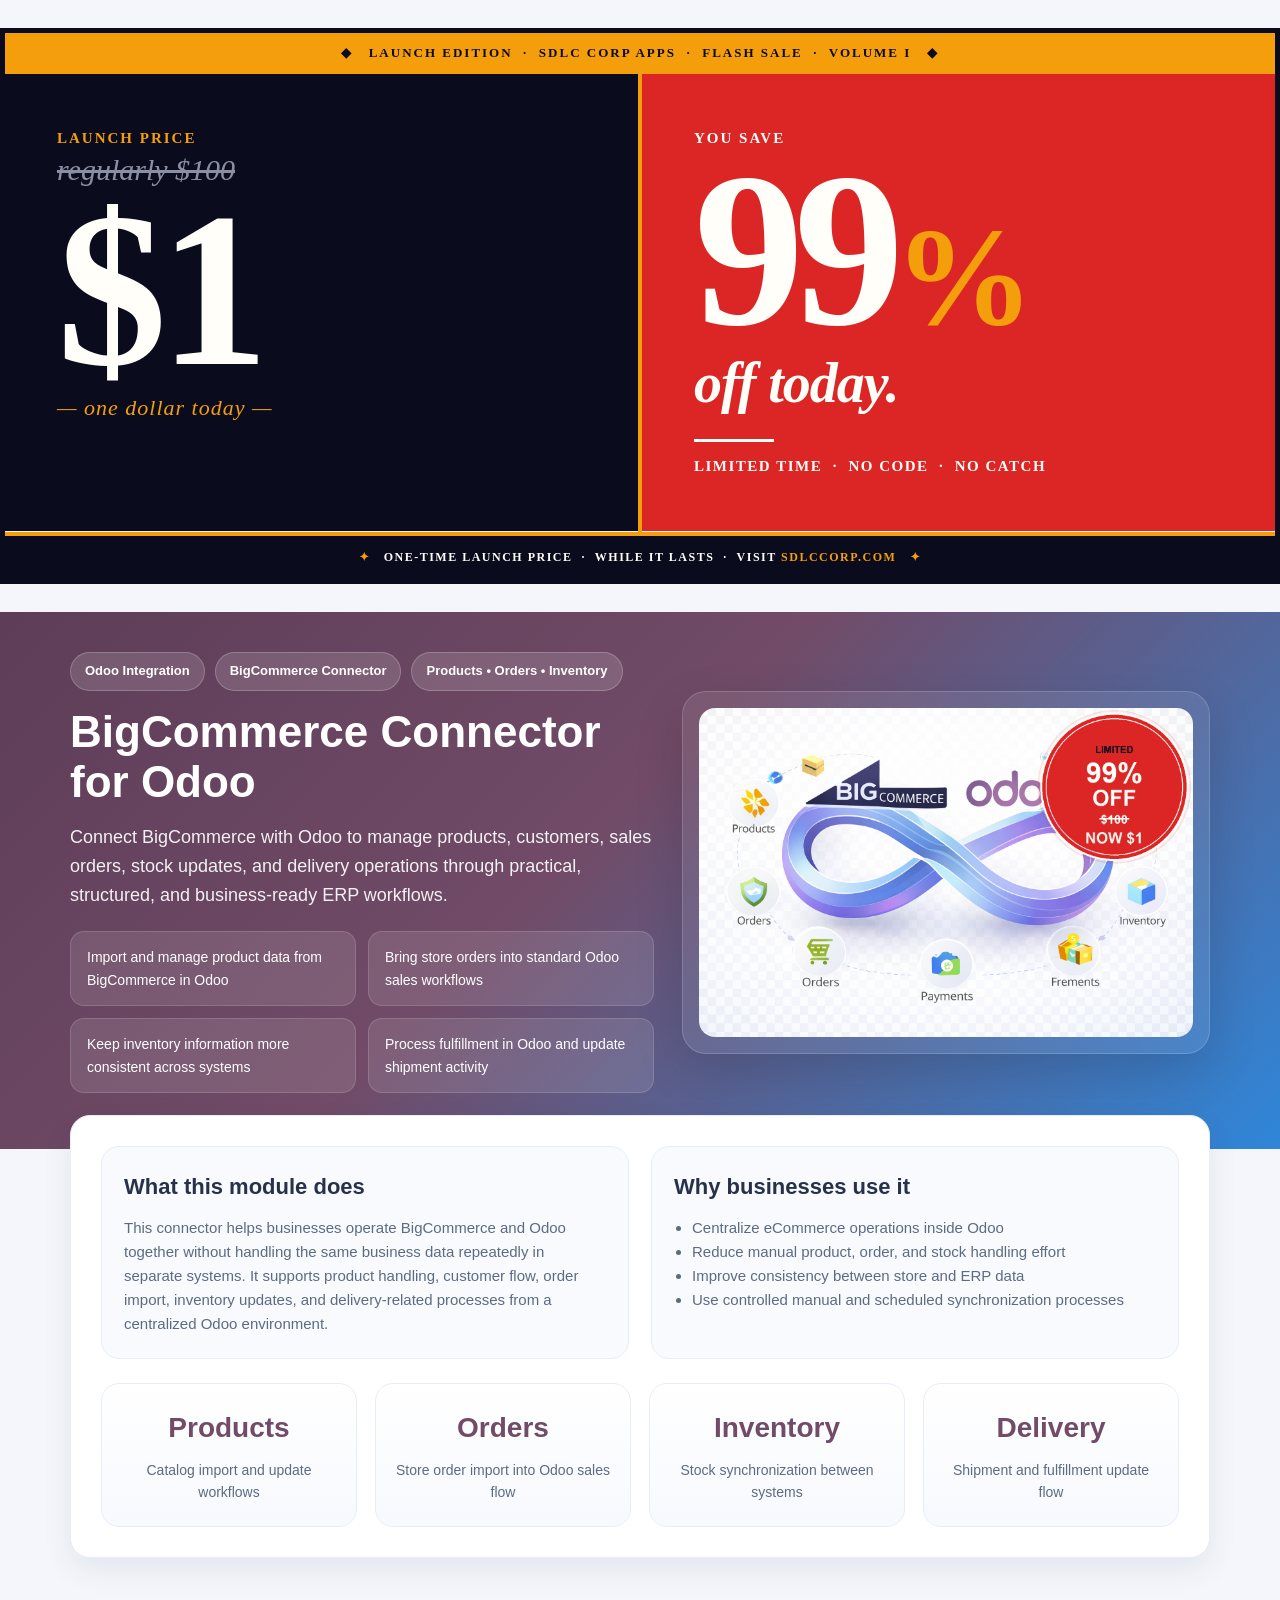
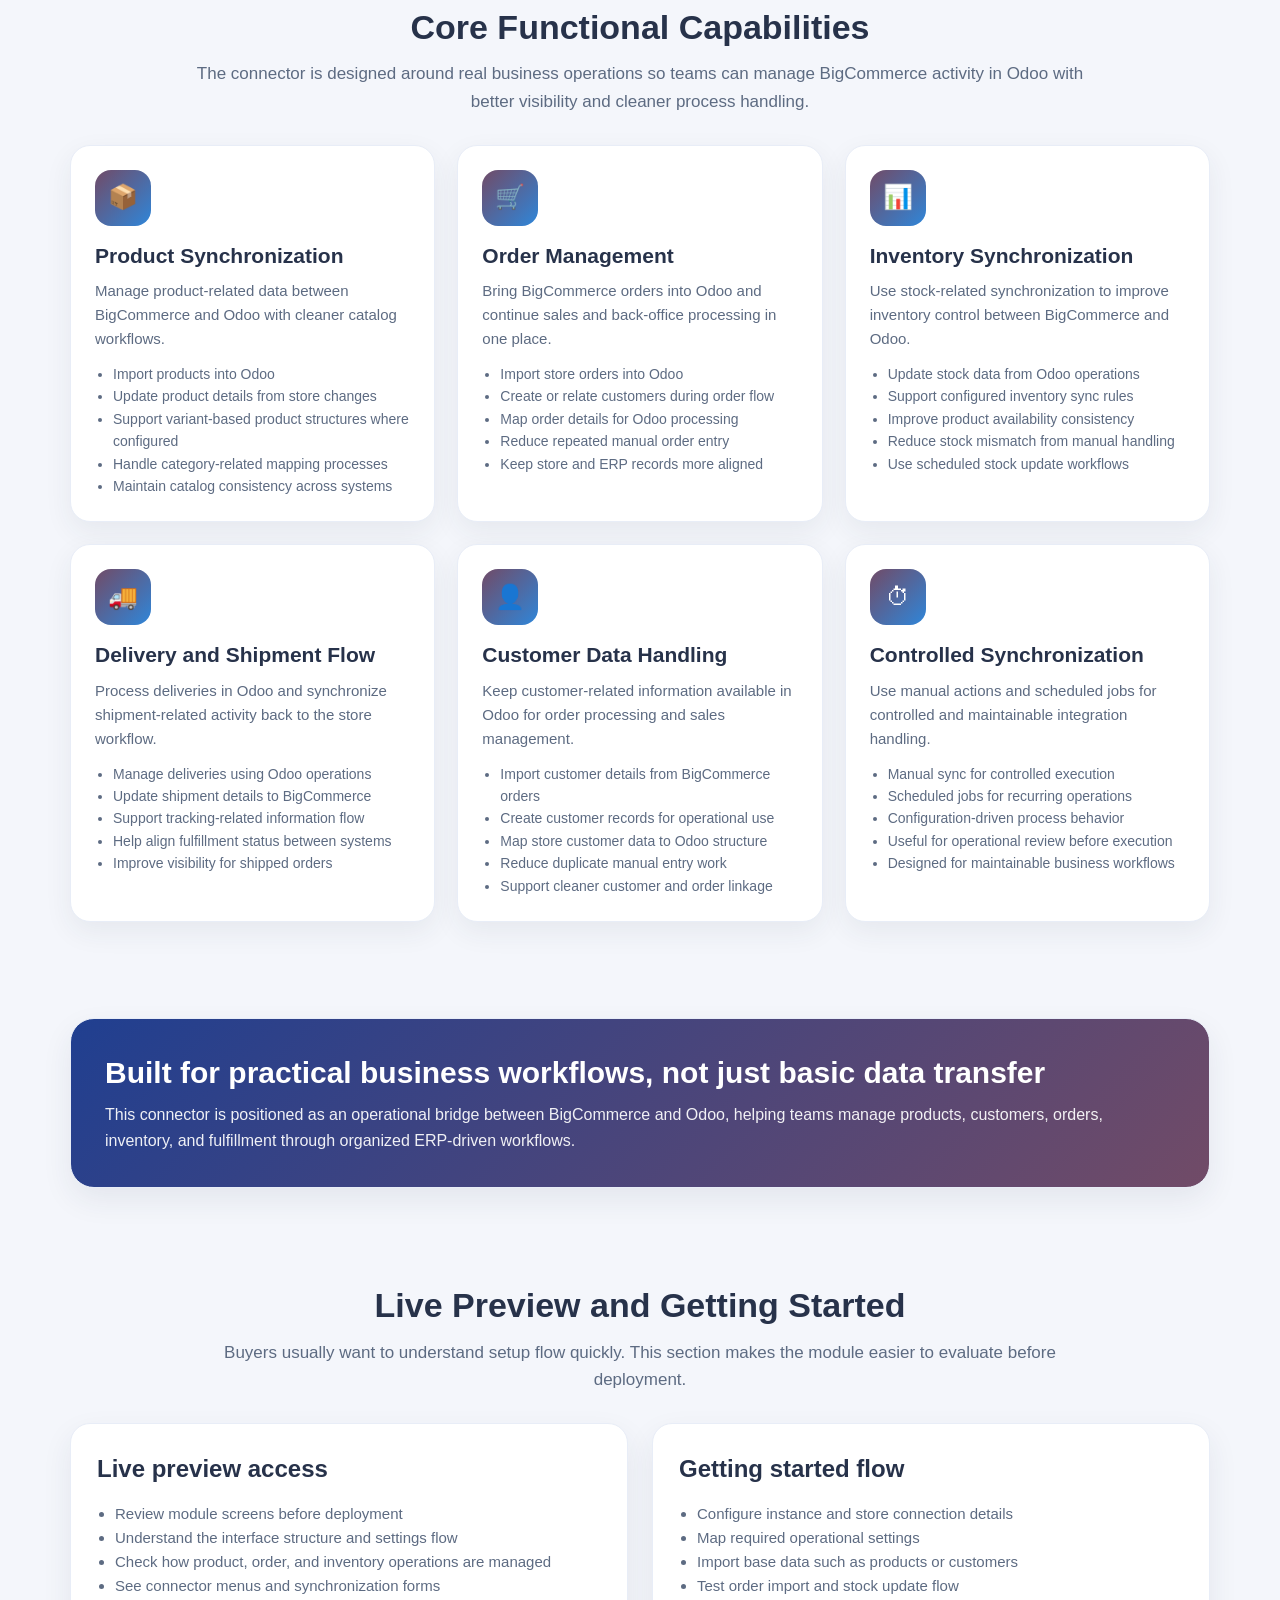
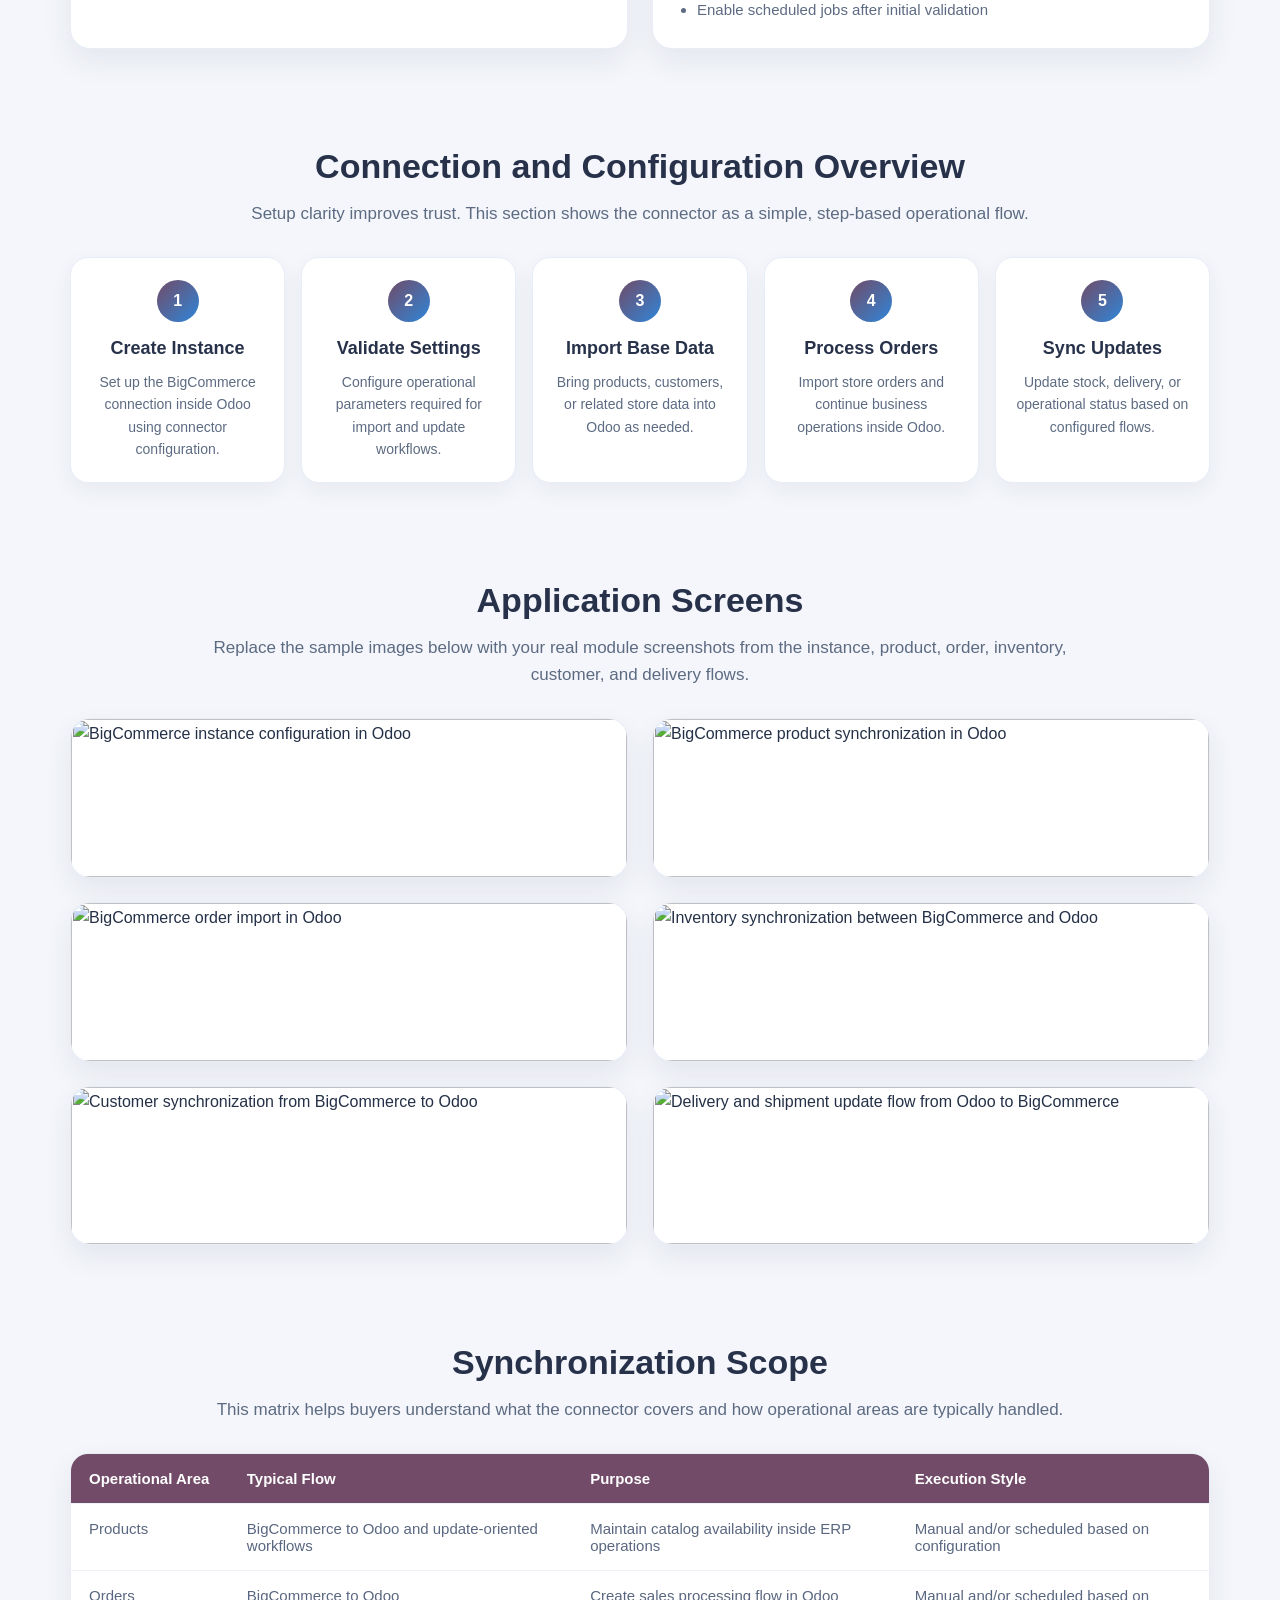
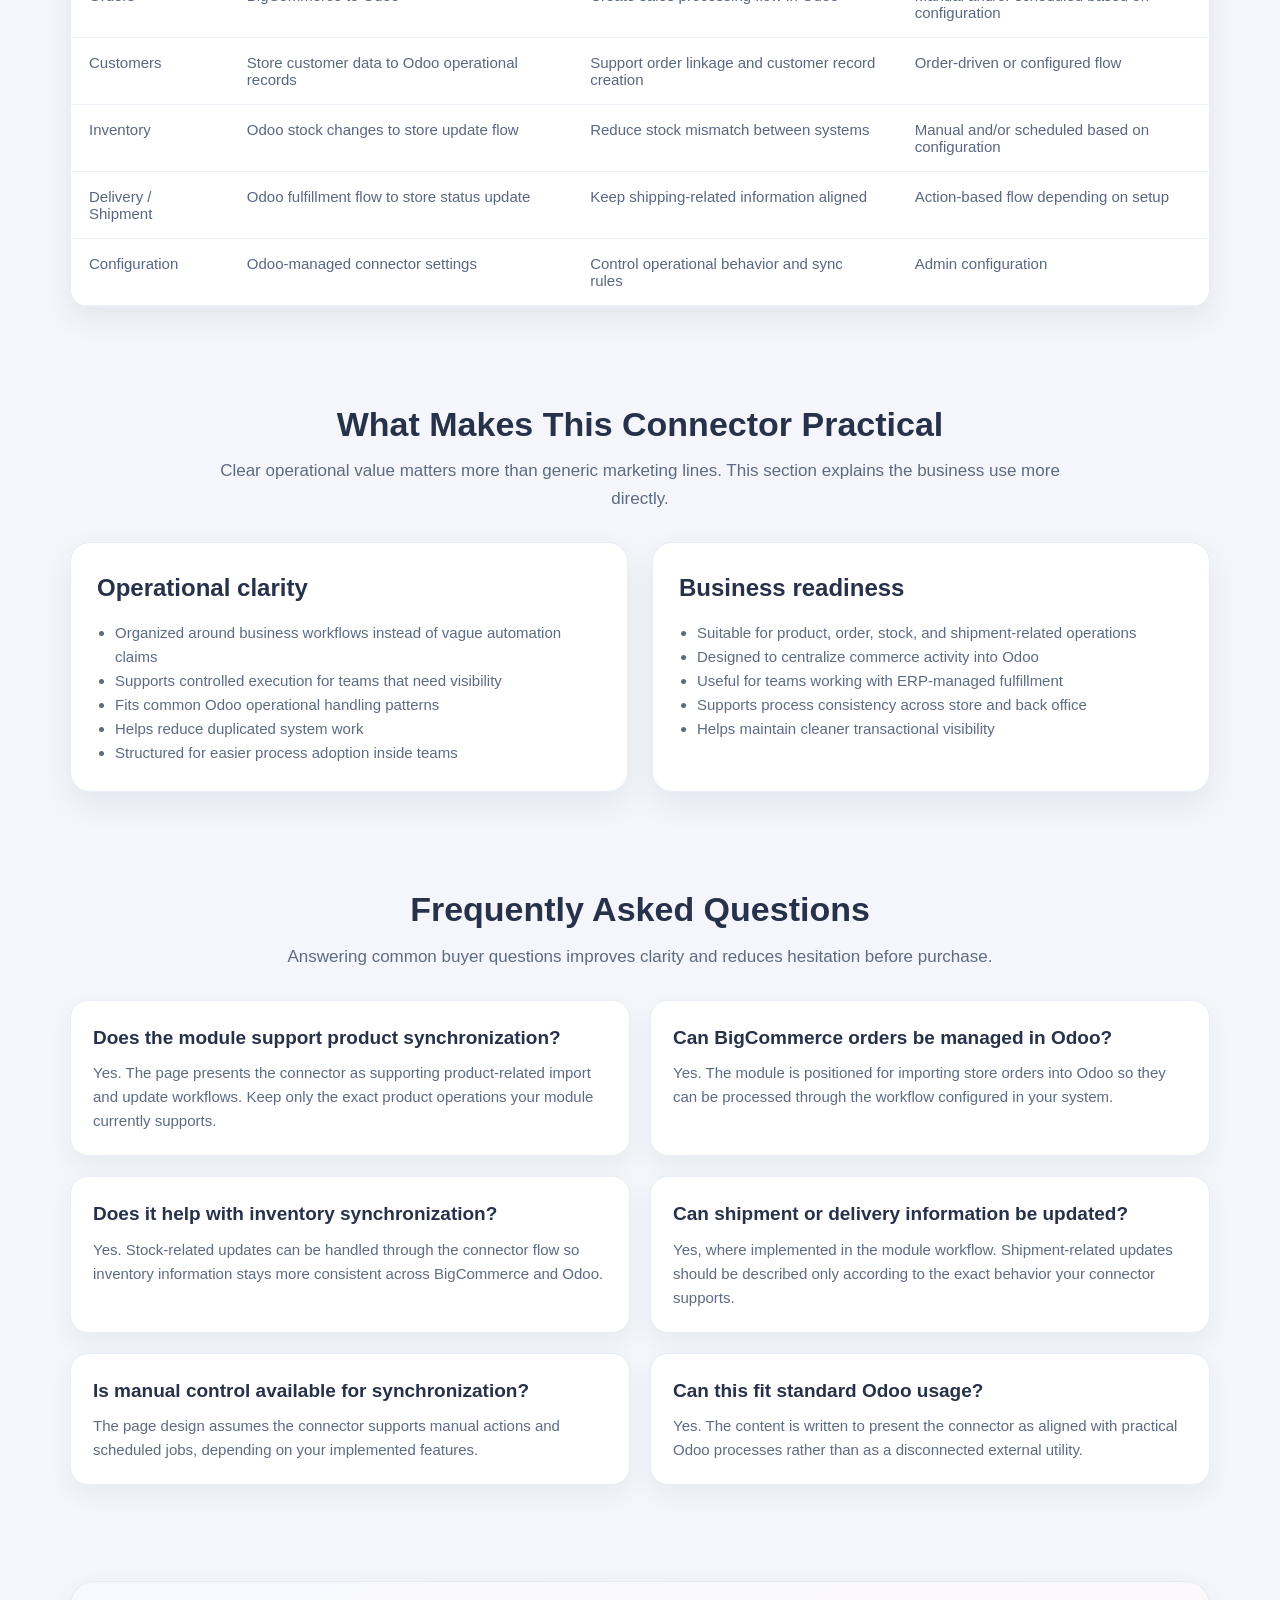
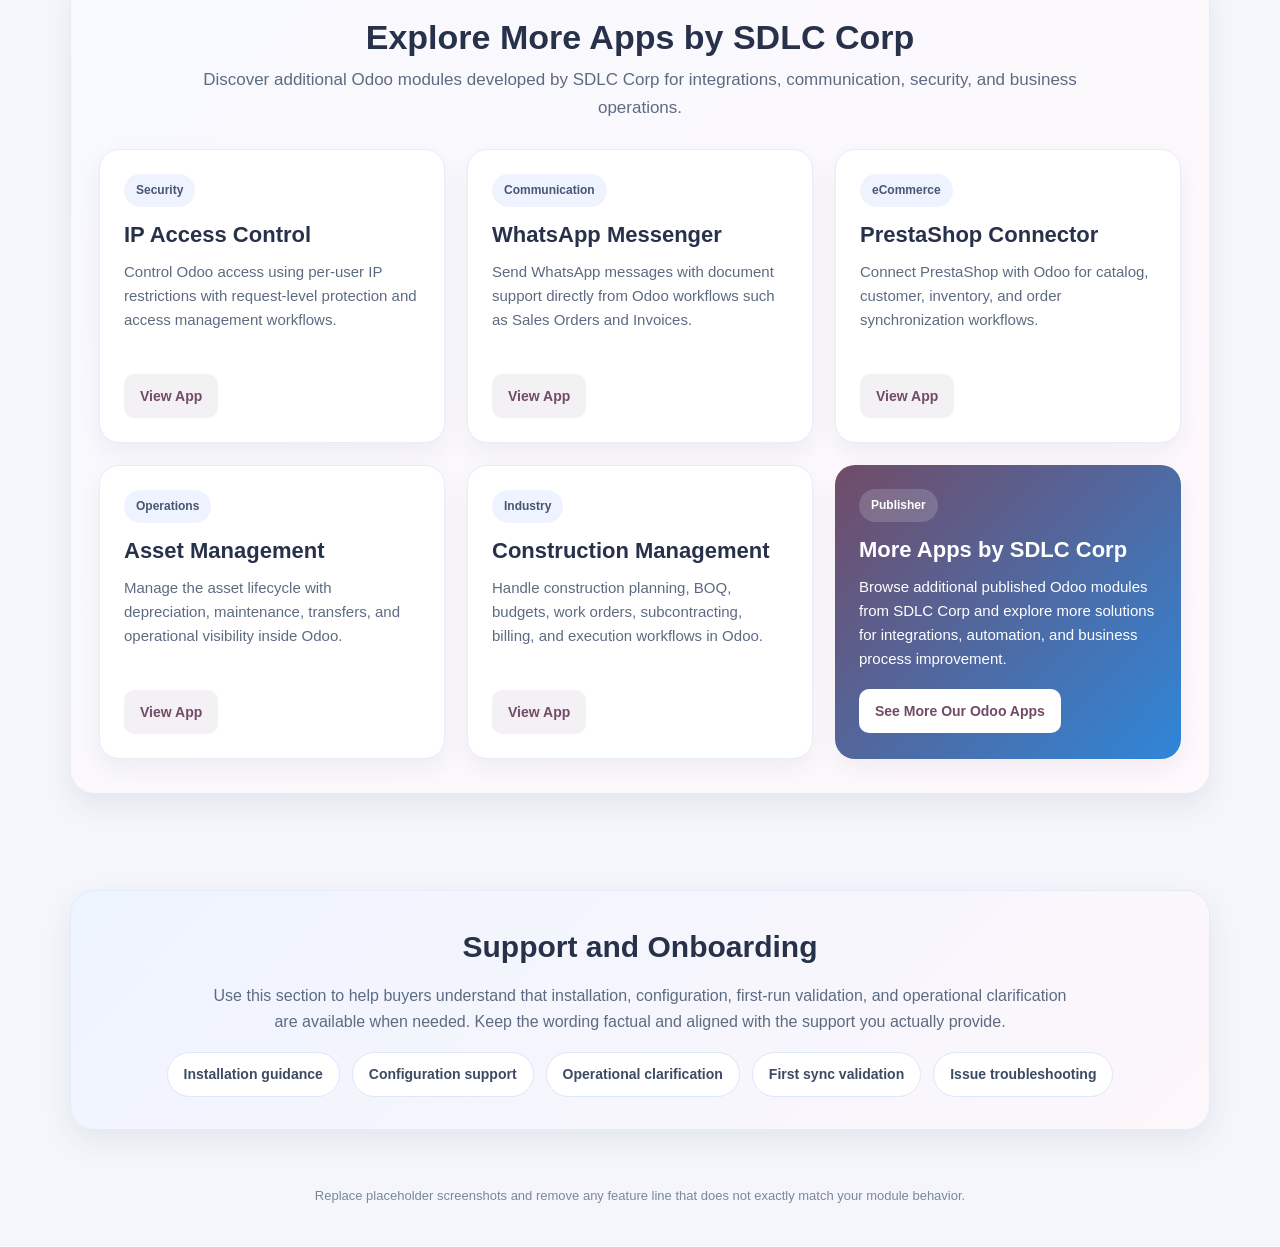
==== commit 1bd6f080: "Set price to $1, add 99% off promo banner and badge on preview image Co-Authored-By: Claude Opus 4.7" ====
--- a/bigcommerce_connector/static/description/index.html
+++ b/bigcommerce_connector/static/description/index.html
@@ -1,3 +1,34 @@
+<!-- PROMO_BANNER_V5 -->
+<div style="max-width:1320px; margin:28px auto; border:5px solid #0B0B1E; background-color:#0B0B1E">
+    <div style="background-color:#F59E0B; padding:10px 28px; text-align:center">
+        <span style="color:#0B0B1E; font-family:'Palatino Linotype','Book Antiqua',Palatino,Georgia,serif; font-size:13px; font-weight:bold; letter-spacing:2px; text-transform:uppercase">
+            &#9670;&nbsp;&nbsp; Launch Edition &nbsp;&middot;&nbsp; SDLC Corp Apps &nbsp;&middot;&nbsp; Flash Sale &nbsp;&middot;&nbsp; Volume I &nbsp;&nbsp;&#9670;
+        </span>
+    </div>
+    <table style="width:100%; border-collapse:collapse">
+        <tr>
+            <td style="width:50%; background-color:#0B0B1E; padding:56px 52px; vertical-align:top; border-right:4px solid #F59E0B">
+                <div style="color:#F59E0B; font-family:'Palatino Linotype','Book Antiqua',Palatino,Georgia,serif; font-size:15px; font-weight:bold; letter-spacing:2px; text-transform:uppercase">Launch Price</div>
+                <div style="color:#8B8FA3; font-family:Georgia,'Times New Roman',serif; font-size:30px; font-style:italic; text-decoration:line-through; margin-top:6px">regularly $100</div>
+                <div style="color:#FFFEF9; font-family:'Palatino Linotype','Book Antiqua',Palatino,Georgia,serif; font-size:220px; font-weight:bold; line-height:0.9; letter-spacing:-8px; margin-top:4px">$1</div>
+                <div style="color:#F59E0B; font-family:Georgia,'Times New Roman',serif; font-size:22px; font-style:italic; letter-spacing:1px; margin-top:6px">&mdash; one dollar today &mdash;</div>
+            </td>
+            <td style="width:50%; background-color:#dc2626; padding:56px 52px; vertical-align:top">
+                <div style="color:#FFFEF9; font-family:'Palatino Linotype','Book Antiqua',Palatino,Georgia,serif; font-size:15px; font-weight:bold; letter-spacing:2px; text-transform:uppercase">You Save</div>
+                <div style="color:#FFFEF9; font-family:'Palatino Linotype','Book Antiqua',Palatino,Georgia,serif; font-size:220px; font-weight:bold; line-height:0.9; letter-spacing:-10px; margin-top:4px">99<span style="color:#F59E0B; font-family:'Palatino Linotype','Book Antiqua',Palatino,Georgia,serif; font-size:140px; font-weight:bold">%</span></div>
+                <div style="color:#FFFEF9; font-family:'Palatino Linotype','Book Antiqua',Palatino,Georgia,serif; font-size:56px; font-weight:bold; font-style:italic; letter-spacing:-1px; margin-top:6px; line-height:1">off today.</div>
+                <div style="width:80px; height:3px; background-color:#FFFEF9; margin:28px 0 16px"></div>
+                <div style="color:#FFFEF9; font-family:Georgia,'Times New Roman',serif; font-size:15px; font-weight:bold; letter-spacing:1.5px; text-transform:uppercase">Limited Time &nbsp;&middot;&nbsp; No Code &nbsp;&middot;&nbsp; No Catch</div>
+            </td>
+        </tr>
+    </table>
+    <div style="background-color:#0B0B1E; padding:12px 28px; text-align:center; border-top:4px solid #F59E0B">
+        <span style="color:#FFFEF9; font-family:'Palatino Linotype','Book Antiqua',Palatino,Georgia,serif; font-size:12px; font-weight:bold; letter-spacing:1.5px; text-transform:uppercase">
+            <span style="color:#F59E0B">&#10022;</span>&nbsp;&nbsp; One-Time Launch Price &nbsp;&middot;&nbsp; While It Lasts &nbsp;&middot;&nbsp; Visit <span style="color:#F59E0B">sdlccorp.com</span> &nbsp;&nbsp;<span style="color:#F59E0B">&#10022;</span>
+        </span>
+    </div>
+</div>
+<!-- /PROMO_BANNER_V5 -->
 <!DOCTYPE html>
 <html lang="en">
 <head>
